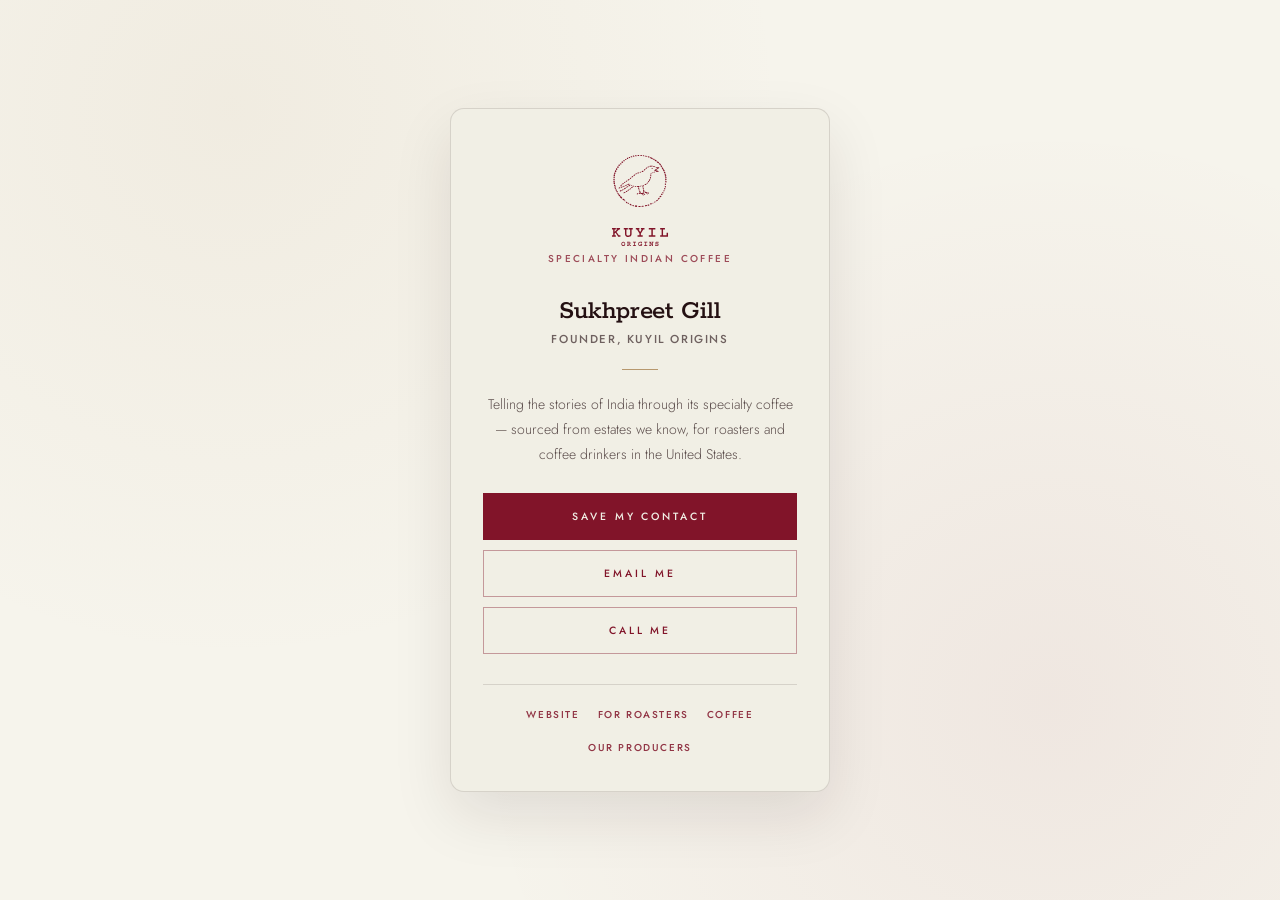
==== card/index.html @ d2578468 "Add an e-business card page and QR code New /card/ page (noindex) with a Save Contact button (vCard)" ====
<!DOCTYPE html>
<html lang="en">
<head>
<meta charset="UTF-8">
<meta name="viewport" content="width=device-width, initial-scale=1.0">
<title>Sukhpreet Gill — Kuyil Origins</title>
<meta name="description" content="Sukhpreet Gill, Founder of Kuyil Origins — Specialty Indian Coffee. Contact details and links.">
<meta name="robots" content="noindex">
<link rel="icon" href="/assets/favicon.svg" type="image/svg+xml">
<link rel="preconnect" href="https://fonts.googleapis.com">
<link rel="preconnect" href="https://fonts.gstatic.com" crossorigin>
<link href="https://fonts.googleapis.com/css2?family=Jost:wght@300;400;500;600;700&family=Rokkitt:wght@400;500;600;700&display=swap" rel="stylesheet">
<link rel="stylesheet" href="/kuyil.css">
</head>
<body>

<div class="card-page">
  <div class="bcard rise">
    <img class="bc-mark" src="/assets/label-mark-maroon.svg" alt="">
    <img class="bc-word" src="/assets/label-word-maroon.svg" alt="Kuyil Origins">
    <div class="bc-tag">Specialty Indian Coffee</div>

    <h1>Sukhpreet Gill</h1>
    <div class="bc-role">Founder, Kuyil Origins</div>
    <div class="bc-rule"></div>
    <p class="bc-line">Telling the stories of India through its specialty coffee &mdash;
      sourced from estates we know, for roasters and coffee drinkers in the United States.</p>

    <div class="bc-actions">
      <a class="btn btn-solid" href="/assets/sukhpreet-gill.vcf" download>Save My Contact</a>
      <a class="btn" href="mailto:hello@kuyilorigins.com">Email Me</a>
      <a class="btn" href="tel:+15306324590">Call Me</a>
    </div>

    <div class="bc-links">
      <a href="/index.html">Website</a>
      <a href="/wholesale.html">For Roasters</a>
      <a href="/roasted.html">Coffee</a>
      <a href="/producers.html">Our Producers</a>
    </div>
  </div>
</div>

</body>
</html>
---- kuyil.css ----
/* ==========================================================================
   Kuyil Origins — shared stylesheet
   Brand: maroon #811429 / cream paper / kraft tan  (packaging identity)
   ========================================================================== */

*,*::before,*::after{margin:0;padding:0;box-sizing:border-box}

:root{
  --maroon:#811429; --maroon-dk:#6A1122; --ink:#241012;
  --paper:#F6F4EC; --paper-2:#EFEBDE; --cream:#F1EFE5; --kraft:#B7986E; --kraft-lt:#D4BC98;
  --body:rgba(36,16,18,.72); --body-2:rgba(36,16,18,.64); --line:rgba(36,16,18,.13);
  --nav-h:92px; --edge:clamp(32px,4vw,72px);
}

html{scroll-behavior:smooth}
body{font-family:'Jost',sans-serif;background:var(--paper);color:var(--ink);overflow-x:hidden;
  background-image:
    radial-gradient(circle at 18% 12%, rgba(183,152,110,.07) 0, transparent 42%),
    radial-gradient(circle at 82% 78%, rgba(129,20,41,.045) 0, transparent 46%);
  background-attachment:fixed}
::selection{background:rgba(129,20,41,.16)}
img{max-width:100%}

/* ---------------- shared bits ---------------- */
.wrap{max-width:1080px;margin:0 auto}
.wrap-n{max-width:860px;margin:0 auto}
.eyebrow{font-size:12.5px;font-weight:500;letter-spacing:.32em;text-transform:uppercase;
  color:var(--maroon);margin-bottom:20px}
.dotline{height:1px;margin:34px auto;max-width:280px;
  background-image:radial-gradient(circle,var(--kraft) 1px,transparent 1.2px);
  background-size:7px 1px;background-repeat:repeat-x;opacity:.9}
.center{text-align:center}

/* Inline links inside body copy: never fall back to the browser's default blue. */
.e-note a,.sec p a,.care p a,.notice p a,.split-txt p a{color:var(--maroon);
  text-decoration:none;border-bottom:1px solid rgba(129,20,41,.32);transition:border-color .2s}
.e-note a:hover,.sec p a:hover,.care p a:hover,.notice p a:hover,.split-txt p a:hover{
  border-bottom-color:var(--maroon)}

/* Figure crop helper: subject sits below centre in the source frame. */
.focus-low img{object-position:center 70%}

.btn{display:inline-block;padding:15px 38px;font-family:'Jost',sans-serif;font-size:10.5px;
  font-weight:500;letter-spacing:.28em;text-transform:uppercase;color:var(--maroon);
  border:1px solid rgba(129,20,41,.4);background:transparent;cursor:pointer;
  text-decoration:none;transition:all .3s}
.btn:hover{background:var(--maroon);color:var(--paper);border-color:var(--maroon)}
.btn-solid{background:var(--maroon);color:var(--cream);border-color:var(--maroon)}
.btn-solid:hover{background:var(--maroon-dk);border-color:var(--maroon-dk);color:var(--cream)}
.btn-inv{color:var(--cream);border-color:rgba(241,239,229,.45)}
.btn-inv:hover{background:var(--cream);color:var(--maroon);border-color:var(--cream)}
.btn-cream{background:var(--cream);color:var(--maroon);border-color:var(--cream)}
.btn-cream:hover{background:var(--paper);border-color:var(--paper);color:var(--maroon-dk)}
.btn-sm{padding:11px 24px;font-size:9.5px;letter-spacing:.22em}

/* ---------------- logo lockup ---------------- */
.lockup{display:flex;flex-direction:column;align-items:center;text-align:center}
.lockup img{display:block}
.lk-name{font-weight:700;letter-spacing:.06em;line-height:1;text-indent:.06em}
.lk-sub{font-weight:400;letter-spacing:.44em;line-height:1;text-indent:.44em}
.lk-tag{font-weight:400;letter-spacing:.3em;line-height:1;text-indent:.3em;text-transform:uppercase}

/* ---------------- nav ---------------- */
.nav{position:sticky;top:0;z-index:900;background:rgba(246,244,236,.94);
  backdrop-filter:saturate(140%) blur(8px);border-bottom:1px solid var(--line);
  transition:background .35s ease,border-color .35s ease}
.nav.nav-overlay{position:fixed;left:0;right:0;
  background:transparent;border-bottom-color:transparent;backdrop-filter:none;
  -webkit-transform:translateZ(0);transform:translateZ(0);will-change:background-color}
.nav.nav-overlay.is-scrolled,.nav.nav-overlay.menu-open{background:rgba(246,244,236,.94);
  backdrop-filter:saturate(140%) blur(8px);border-bottom-color:var(--line)}
.nav-in{position:relative;max-width:none;margin:0 auto;padding:0 var(--edge);min-height:var(--nav-h);
  display:flex;align-items:center;justify-content:space-between;gap:24px}
.nav-brand{display:flex;align-items:center;gap:18px;text-decoration:none;color:inherit;flex-shrink:0}
.nb-logo{display:flex;align-items:center}
.nav-brand .nb-lockup{height:92px;display:block;flex-shrink:0}
.nb-lockup-light{display:none;align-items:center;gap:12px}
.nb-lockup-light img{display:block}
.nb-lockup-light img:first-child{height:56px}
.nb-lockup-light .nb-word-light{height:24px}
.nav.nav-overlay:not(.is-scrolled):not(.menu-open) .nb-lockup{display:none}
.nav.nav-overlay:not(.is-scrolled):not(.menu-open) .nb-lockup-light{display:flex}
.nav-brand .nb-tag{font-family:'Rokkitt',Georgia,serif;font-weight:500;font-size:16px;
  letter-spacing:.08em;text-indent:.08em;text-transform:uppercase;color:var(--maroon);
  opacity:.92;line-height:1.3;max-width:180px;white-space:normal;transition:color .3s}
.nav.nav-overlay:not(.is-scrolled):not(.menu-open) .nb-tag{color:var(--cream)}
.nav-links{display:flex;align-items:center;justify-content:center;flex-wrap:wrap;
  gap:32px;list-style:none}
.nav-links a{white-space:nowrap;font-size:12.5px;font-weight:500;letter-spacing:.15em;
  text-transform:uppercase;color:var(--ink);opacity:.72;text-decoration:none;
  transition:opacity .2s,color .2s;padding:8px 0;border-bottom:1.5px solid transparent}
.nav-links a:hover{opacity:1;color:var(--maroon)}
.nav-links a.on{opacity:1;color:var(--maroon);border-bottom-color:var(--maroon)}
.nav.nav-overlay:not(.is-scrolled):not(.menu-open) .nav-links a{color:var(--cream);opacity:.85}
.nav.nav-overlay:not(.is-scrolled):not(.menu-open) .nav-links a:hover{opacity:1;color:var(--kraft-lt)}
.nav.nav-overlay:not(.is-scrolled):not(.menu-open) .nav-links a.on{color:var(--kraft-lt);border-bottom-color:var(--kraft-lt)}
.nav.nav-overlay:not(.is-scrolled):not(.menu-open) .nav-links > li > a:not(.nav-contact){display:none}
.nav-links .nav-contact{opacity:1;background:var(--kraft-lt);color:var(--ink);border:none;
  border-radius:2px;padding:11px 24px;font-size:11px;letter-spacing:.16em;font-weight:600}
.nav-links .nav-contact:hover{background:var(--kraft);opacity:1;color:var(--ink)}
/* Contact button is mobile-menu only for now (desktop pop-up planned). */
@media(min-width:1001px){.nav-links li:has(> .nav-contact),.nav-links .nav-contact{display:none}}
.nav-toggle{display:none;flex-direction:column;justify-content:center;gap:5px;
  width:32px;height:32px;background:none;border:none;cursor:pointer;padding:0;
  flex-shrink:0;color:var(--ink)}
.nav-toggle span{display:block;width:100%;height:1.5px;background:currentColor;
  transition:transform .25s,opacity .25s}
.nav-toggle.open span:nth-child(1){transform:translateY(6.5px) rotate(45deg)}
.nav-toggle.open span:nth-child(2){opacity:0}
.nav-toggle.open span:nth-child(3){transform:translateY(-6.5px) rotate(-45deg)}
.nav.nav-overlay:not(.is-scrolled):not(.menu-open) .nav-toggle{color:var(--cream)}

/* ---------------- nav peek: desktop hover-menu before scroll ---------------- */
.nav-peek{display:none;position:relative;padding-bottom:20px}
.nav.nav-overlay:not(.is-scrolled):not(.menu-open) .nav-peek{display:flex;align-items:center}
.nav-peek-toggle{display:flex;flex-direction:column;justify-content:center;gap:5px;
  width:30px;height:30px;background:none;border:none;cursor:pointer;padding:0;color:var(--cream)}
.nav-peek-toggle span{display:block;width:100%;height:1.5px;background:currentColor}
.nav-peek-menu{display:none;position:absolute;top:100%;right:0;min-width:200px;
  background:var(--paper);border:1px solid var(--line);border-radius:3px;list-style:none;
  padding:8px 20px;box-shadow:0 18px 30px rgba(36,16,18,.14);z-index:20}
.nav-peek-menu li{border-bottom:1px solid var(--line)}
.nav-peek-menu li:last-child{border-bottom:none}
.nav-peek-menu a{display:block;padding:13px 2px;font-size:12.5px;font-weight:500;
  letter-spacing:.12em;text-transform:uppercase;color:var(--maroon);opacity:.8;text-decoration:none}
.nav-peek-menu a:hover{opacity:1}
/* .nav-links a (line 91-92) styles the pre-scroll header cream and outranks the rule
   above by specificity since .nav-peek-menu sits inside .nav-links; match it here
   so the dropdown text stays maroon instead of cream-on-cream. */
.nav.nav-overlay:not(.is-scrolled):not(.menu-open) .nav-peek-menu a{color:var(--maroon);opacity:.8}
.nav.nav-overlay:not(.is-scrolled):not(.menu-open) .nav-peek-menu a:hover{color:var(--maroon-dk);opacity:1}
.nav-peek:hover .nav-peek-menu{display:block}
@media(max-width:1000px){.nav-peek{display:none !important}}

/* ---------------- logo artwork ---------------- */
.foot-word{width:152px;display:block}

/* ---------------- page head ---------------- */
.phead{padding:74px 32px 0;text-align:center}
.phead .eyebrow{margin-bottom:16px}
.phead h1{font-size:50px;font-weight:600;letter-spacing:-.015em;line-height:1.15;
  color:var(--ink);max-width:740px;margin:0 auto}
.phead .sub{font-size:16px;font-weight:300;line-height:1.95;color:var(--body);
  max-width:560px;margin:22px auto 0}
.phead .journal-note{font-size:14px;color:var(--body-2);opacity:.75;margin-top:14px}

/* ---------------- photo band ---------------- */
.band{position:relative;overflow:hidden;height:52vh;min-height:340px;margin:0}
.journal-band{height:66vh;min-height:440px;margin-top:70px}
.band img{width:100%;height:100%;object-fit:cover;object-position:center 50%}
.band::after{content:'';position:absolute;inset:0;pointer-events:none;
  background:linear-gradient(to bottom,rgba(246,244,236,.28) 0%,rgba(246,244,236,0) 30%,rgba(36,16,18,.42) 100%)}
.band-sm{height:38vh;min-height:250px}
.band-sm img{object-position:center 45%}
/* The caption carries its own scrim so it stays legible over a pale image (green beans)
   as well as a dark one, without darkening the whole photograph. */
.band-cap{position:absolute;left:0;right:0;bottom:0;z-index:2;padding:56px 32px 22px;
  font-size:10px;font-weight:500;letter-spacing:.26em;text-transform:uppercase;
  color:var(--cream);text-align:center;
  background:linear-gradient(to top,rgba(36,16,18,.72) 0%,rgba(36,16,18,.34) 55%,rgba(36,16,18,0) 100%)}
/* Group portrait: bias the crop down so faces are never cut, and keep the caption
   in the ground area below them rather than across the subjects. */
.band-low img{object-position:center 38%}
.band-low::after{background:linear-gradient(to bottom,rgba(36,16,18,.14) 0%,rgba(36,16,18,0) 34%,rgba(36,16,18,.66) 100%)}

/* ---------------- figures ---------------- */
.figure{margin:0}
.figure .fr{position:relative;overflow:hidden;border:1px solid rgba(183,152,110,.5)}
.figure img{display:block;width:100%;height:100%;object-fit:cover}
.figure .fr,.pcard .fr,.care .fr,.path .fr{background:var(--paper-2)}
.figure figcaption{margin-top:14px;font-size:10px;font-weight:500;letter-spacing:.26em;
  text-transform:uppercase;color:var(--ink);opacity:.62}

/* ---------------- editorial split ---------------- */
.split{display:grid;grid-template-columns:1fr 1fr;gap:64px;align-items:center;
  max-width:1080px;margin:0 auto}
.split.flip .split-img{order:2}
.split-img .fr{aspect-ratio:4/5}
.split-txt h1{font-size:42px;font-weight:600;color:var(--ink);letter-spacing:-.012em;
  line-height:1.15;margin-bottom:22px}
.split-txt h2{margin-bottom:22px}
.split-txt .region{font-size:10.5px;font-weight:400;letter-spacing:.24em;text-transform:uppercase;
  color:var(--ink);opacity:.64;margin:-14px 0 20px}
.split-txt p{font-size:15px;font-weight:300;line-height:2;color:var(--body);margin-bottom:18px}
.split-rule{width:44px;height:2px;background:var(--kraft);margin-bottom:26px}
.split-desc{margin-top:6px;font-size:10.5px;font-weight:500;letter-spacing:.22em;
  text-transform:uppercase;color:var(--maroon);opacity:.85}
/* owner note on the producers page */
.owner-note{display:flex;gap:20px;align-items:flex-start;margin-top:28px;padding-top:26px;
  border-top:1px solid var(--line)}
.owner-note .fr{flex:0 0 104px;aspect-ratio:4/5;overflow:hidden;border:1px solid rgba(183,152,110,.5)}
.owner-note .fr img{display:block;width:100%;height:100%;object-fit:cover}
.on-label{font-size:10.5px;font-weight:500;letter-spacing:.24em;text-transform:uppercase;
  color:var(--maroon);margin-bottom:10px}
.split-txt .owner-note p{font-size:14px;line-height:1.9;margin-bottom:0}
.split-txt .btn{margin-top:28px}
/* journal */
.j-list{max-width:1080px;margin:0 auto;display:grid;grid-template-columns:repeat(auto-fill,minmax(340px,1fr));gap:26px}
.art-head{padding-bottom:0;text-align:center}
.art-head h1{font-size:44px;font-weight:600;color:var(--ink);letter-spacing:-.014em;line-height:1.18;
  max-width:860px;margin:0 auto 26px}
.art-head .eyebrow a{color:inherit;text-decoration:none}
.art-hero{max-width:1080px;margin:44px auto 0}
.art-hero .fr{aspect-ratio:16/8}
.article{max-width:720px;margin:0 auto}
.article h2{font-size:28px;font-weight:600;color:var(--ink);letter-spacing:-.01em;line-height:1.3;margin:50px 0 16px}
.article p{font-size:16.5px;font-weight:300;line-height:2;color:var(--body);margin-bottom:20px}
.article .wide{width:960px;max-width:calc(100vw - 64px);margin:44px 0;position:relative;left:50%;transform:translateX(-50%)}
.article .wide .fr{aspect-ratio:16/9}
.art-end{max-width:720px;margin:64px auto 0;padding-top:34px;border-top:1px solid var(--line);text-align:center}
.art-end .estate-cta{margin-top:26px}
@media(max-width:700px){.art-head h1{font-size:32px}.article h2{font-size:24px}}
/* estate detail pages */
.owner-solo{max-width:760px;margin:0 auto}
.owner-solo p{font-size:15px;font-weight:300;line-height:2;color:var(--body);margin-bottom:18px}
.owner-solo h2{margin-bottom:22px}
.estate-copy{max-width:760px;margin:0 auto}
.facts{max-width:760px;margin:0 auto}
.facts>div{display:grid;grid-template-columns:170px 1fr;gap:24px;padding:16px 0;border-bottom:1px solid var(--line)}
.facts dt{font-size:10.5px;font-weight:500;letter-spacing:.22em;text-transform:uppercase;color:var(--maroon);padding-top:5px}
.facts dd{font-size:14.5px;font-weight:300;line-height:1.85;color:var(--body)}
.estate-copy p{font-size:15px;font-weight:300;line-height:2;color:var(--body);margin-bottom:18px}
.gallery{columns:3;column-gap:22px;max-width:1080px;margin:0 auto}
.gallery figure{break-inside:avoid;margin:0 0 26px}
.gallery .fr{aspect-ratio:auto}
.gallery img{height:auto}
.estate-cta{display:flex;flex-wrap:wrap;gap:14px;justify-content:center;margin-top:8px}
.estate-nav{display:flex;justify-content:space-between;gap:24px;max-width:1080px;margin:0 auto;
  padding-top:34px;border-top:1px solid var(--line)}
.estate-nav a{font-size:10.5px;font-weight:500;letter-spacing:.24em;text-transform:uppercase;
  color:var(--maroon);text-decoration:none}
.estate-nav a:hover{text-decoration:underline}
@media(max-width:900px){.gallery{columns:2}}
@media(max-width:560px){.facts>div{grid-template-columns:1fr;gap:6px}.gallery{columns:1}.owner-note{flex-direction:column}}
.split-img-stack{display:flex;flex-direction:column;gap:18px}
.split-img-stack .fr{aspect-ratio:16/11}
.split-img-stack .fr.fr-sm{aspect-ratio:16/9}

/* ---------------- closing image band ---------------- */
.closing-band{position:relative;isolation:isolate;min-height:54vh;display:flex;
  align-items:center;justify-content:center;text-align:center;overflow:hidden;padding:90px 32px}
.closing-band img{position:absolute;inset:0;width:100%;height:100%;object-fit:cover;z-index:-2}
.closing-band::after{content:'';position:absolute;inset:0;z-index:-1;
  background:linear-gradient(180deg,rgba(36,16,18,.5) 0%,rgba(36,16,18,.42) 50%,rgba(36,16,18,.58) 100%)}
.closing-band h2{font-family:'Rokkitt',Georgia,serif;font-weight:400;font-size:38px;
  color:var(--paper);max-width:780px;line-height:1.32;text-shadow:0 4px 30px rgba(0,0,0,.4)}

/* ---------------- our story: three moments ---------------- */
.story-moments{display:flex;flex-direction:column;gap:104px;margin-top:74px}
.story-num{font-family:'Rokkitt',Georgia,serif;font-style:italic;font-size:15px;
  color:var(--kraft);opacity:.85;margin-bottom:10px}
.split-txt h3{font-size:30px;font-weight:600;color:var(--ink);letter-spacing:-.01em;
  margin-bottom:20px}
.story-close{max-width:640px;margin:96px auto 0;text-align:center}

/* ---------------- our story: the mark carousel ---------------- */
.mark-moment{max-width:1080px;width:100%;min-width:0;margin:0 auto}
.mark-head{margin-bottom:44px}
.mark-head h3{font-size:30px;font-weight:600;color:var(--ink);letter-spacing:-.01em;margin-bottom:20px}
.mark-viewport{overflow-x:auto;overflow-y:hidden;scroll-snap-type:x mandatory;
  scroll-behavior:smooth;-webkit-overflow-scrolling:touch;scrollbar-width:none}
.mark-viewport::-webkit-scrollbar{display:none}
.mark-track{display:flex;min-width:0}
.mark-slide{flex:0 0 100%;min-width:0;scroll-snap-align:start;display:grid;
  grid-template-columns:1fr 1fr;gap:64px;align-items:center;padding:4px 2px;box-sizing:border-box}
.mark-img{width:100%;min-width:0;aspect-ratio:4/3;background:var(--paper-2);
  border:1px solid rgba(183,152,110,.5);display:flex;align-items:center;justify-content:center;
  padding:24px;box-sizing:border-box}
.mark-img img{max-width:100%;max-height:100%;width:auto;height:auto;object-fit:contain;display:block}
.mark-txt{min-width:0}
.mark-txt h4{font-size:24px;font-weight:600;color:var(--ink);margin-bottom:16px;line-height:1.32}
.mark-txt p{font-size:15px;font-weight:300;line-height:1.9;color:var(--body)}
.mark-final{gap:80px}
.mark-final .mark-img{aspect-ratio:4/5;padding:44px;max-width:340px;justify-self:center}
.mark-final .mark-txt h4{font-size:27px;margin-bottom:18px}
.mark-final .mark-txt p{margin-bottom:16px}
.mark-controls{display:flex;align-items:center;justify-content:center;gap:26px;margin-top:38px}
.story-close p{font-size:16px;font-weight:300;line-height:1.95;color:var(--body)}
.story-close .invite{justify-content:center;margin-top:30px}

/* ---------------- cinematic hero (home) ---------------- */
.hero{position:relative;isolation:isolate;overflow:hidden;min-height:96vh;
  display:flex;align-items:center;padding:190px var(--edge) 150px;
  background:#241012 url(assets/hero-poster.jpg) 30% 48%/cover no-repeat}
.hero-bg{position:absolute;inset:0;z-index:-2;width:100%;height:100%;
  object-fit:cover;object-position:30% 48%;
  -webkit-transform:translateZ(0);transform:translateZ(0)}
.hero-scrim{position:absolute;inset:0;z-index:-1;
  background:
    linear-gradient(100deg,rgba(13,5,6,.92) 0%,rgba(13,5,6,.84) 40%,rgba(13,5,6,.32) 58%,rgba(13,5,6,.08) 74%,rgba(13,5,6,.22) 100%),
    linear-gradient(to top,rgba(13,5,6,.55) 0%,rgba(13,5,6,0) 30%)}
.hero-in{position:relative;max-width:none;margin:0 auto;width:100%}
.hero-txt{max-width:600px}
.hero-tag{font-size:13px;font-weight:500;letter-spacing:.22em;text-transform:uppercase;
  color:var(--kraft-lt);margin-bottom:16px}
.hero-tag-rule{width:52px;height:1px;background:var(--kraft-lt);opacity:.8;margin-bottom:44px}
.hero-txt h1{font-family:'Rokkitt',Georgia,serif;font-size:60px;font-weight:400;
  line-height:1.13;letter-spacing:-.008em;color:var(--paper);margin-bottom:38px;
  text-shadow:0 4px 30px rgba(0,0,0,.35)}
.hero-txt .split-rule{background:var(--kraft-lt)}
.hero-txt p{font-size:17px;font-weight:300;line-height:1.9;color:rgba(246,244,236,.88);max-width:480px}
.hero-actions{display:flex;flex-wrap:wrap;gap:14px;margin-top:44px}
.hero .btn{border-color:rgba(246,244,236,.55);color:var(--paper)}
.hero .btn:hover{background:var(--paper);color:var(--maroon);border-color:var(--paper)}
.hero .btn-solid{background:var(--maroon);border-color:var(--maroon);color:var(--paper)}
.hero .btn-solid:hover{background:var(--maroon-dk);border-color:var(--maroon-dk);color:var(--paper)}
.hero-credit{position:absolute;right:26px;bottom:20px;z-index:1;font-size:10px;
  font-weight:500;letter-spacing:.22em;text-transform:uppercase;color:rgba(246,244,236,.62)}
@media(prefers-reduced-motion:reduce){.hero-bg{display:none}}
.hero.hero-page{background:#241012;min-height:62vh;padding:150px var(--edge) 110px}

/* ---------------- producer cards ---------------- */
.prod-grid{display:grid;grid-template-columns:repeat(4,1fr);gap:30px}
.pcard{display:flex;flex-direction:column}
.pcard .fr{position:relative;overflow:hidden;aspect-ratio:4/5;
  border:1px solid rgba(183,152,110,.5);margin-bottom:20px}
.pcard .fr img{display:block;width:100%;height:100%;object-fit:cover}
.pcard h3{font-size:19px;font-weight:600;color:var(--maroon);letter-spacing:-.005em;
  line-height:1.25}
.pcard .region{font-size:9.5px;font-weight:400;letter-spacing:.24em;text-transform:uppercase;
  color:var(--ink);opacity:.64;margin:8px 0 14px}
.pcard p{font-size:13.5px;font-weight:300;line-height:1.85;color:var(--body)}
.pcard .go{display:inline-block;margin-top:14px;font-size:10px;font-weight:500;
  letter-spacing:.24em;text-transform:uppercase;color:var(--maroon);text-decoration:none}
.pcard .go::after{content:' \2192'}

/* Placeholder panel used where a verified photograph is not yet available. Deliberately
   branded rather than dashed, so a live page never reads as broken or unfinished. */
.pf-ph{aspect-ratio:4/5;margin-bottom:20px;display:flex;flex-direction:column;gap:16px;
  align-items:center;justify-content:center;background:var(--paper);
  border:1px solid rgba(183,152,110,.45)}
.pf-ph img{width:44px;opacity:.22}
.pf-ph span{font-size:9px;font-weight:500;letter-spacing:.24em;text-transform:uppercase;
  color:var(--maroon);opacity:.75;text-align:center;padding:0 18px;line-height:1.9}
.pf-tall{aspect-ratio:4/5;margin-bottom:0}

/* ---------------- care, in practice: editorial carousel ---------------- */
.care-carousel{position:relative;margin-top:12px}
.care-viewport{overflow-x:auto;overflow-y:hidden;scroll-snap-type:x mandatory;
  scroll-behavior:smooth;-webkit-overflow-scrolling:touch;scrollbar-width:none}
.care-viewport::-webkit-scrollbar{display:none}
.care-track{display:flex}
.care{margin:0;flex:0 0 100%;scroll-snap-align:start;display:grid;
  grid-template-columns:1.2fr 1fr;gap:72px;align-items:center;padding:4px 2px}
.care .fr{position:relative;overflow:hidden;aspect-ratio:5/4;
  border:1px solid rgba(183,152,110,.5)}
.care .fr img{display:block;width:100%;height:100%;object-fit:cover}
.care h3{font-size:27px;font-weight:600;color:var(--ink);margin-bottom:20px;line-height:1.3}
.care p{font-size:15px;font-weight:300;line-height:2;color:var(--body);max-width:420px}
.care figcaption{margin-top:28px;display:flex;align-items:center;gap:12px;
  font-family:'Rokkitt',Georgia,serif;font-style:italic;font-size:13px;font-weight:400;
  letter-spacing:.03em;color:var(--maroon);opacity:.85}
.care figcaption::before{content:'';width:22px;height:1px;background:var(--kraft);flex-shrink:0}
.care-controls{display:flex;align-items:center;justify-content:center;gap:26px;margin-top:40px}
.care-arrow{background:none;border:none;padding:2px 4px;color:var(--maroon);
  font-size:26px;line-height:1;cursor:pointer;opacity:.7;transition:opacity .2s}
.care-arrow:hover{opacity:1}
.care-counter{font-family:'Rokkitt',Georgia,serif;font-size:13px;letter-spacing:.05em;
  color:var(--body-2);min-width:56px;text-align:center}
.care-counter .sep{opacity:.4;margin:0 5px}

/* ---------------- contextual invitation ---------------- */
.invite{display:flex;flex-wrap:wrap;align-items:center;gap:18px 24px;margin-top:34px}
.invite span{font-size:13.5px;font-weight:300;color:var(--body-2)}
.invite a:not(.btn){color:var(--maroon);text-decoration:none;
  border-bottom:1px solid rgba(129,20,41,.3)}
.invite a:not(.btn):hover{border-bottom-color:var(--maroon)}

/* ---------------- burgundy statement band ---------------- */
.statement{background:var(--maroon);color:var(--cream);padding:104px 32px;text-align:center;
  position:relative}
.statement-in{max-width:820px;margin:0 auto}
.statement .dots{height:1px;max-width:180px;margin:0 auto 38px;
  background-image:radial-gradient(circle,rgba(241,239,229,.75) 1px,transparent 1.2px);
  background-size:8px 1px;background-repeat:repeat-x}
.statement blockquote{font-family:'Rokkitt',Georgia,serif;font-size:44px;font-weight:400;
  line-height:1.24;color:var(--cream);letter-spacing:-.005em}
.statement .attrib{margin-top:32px;font-size:10.5px;font-weight:500;letter-spacing:.3em;
  text-transform:uppercase;color:var(--kraft-lt)}
.statement .qbtn{margin-top:40px}
.statement-sub{margin:22px auto 0;max-width:460px;font-size:15px;font-weight:300;line-height:1.8;
  color:rgba(241,239,229,.82)}
.statement-actions{display:flex;justify-content:center;flex-wrap:wrap;gap:14px;margin-top:40px}

/* ---------------- generic section ---------------- */
.sec{padding:104px 32px}
.sec-sm{padding:60px 32px}
.sec-alt{background:var(--paper-2);border-top:1px solid var(--line);border-bottom:1px solid var(--line)}
.sec h2{font-size:36px;font-weight:600;color:var(--ink);letter-spacing:-.012em;line-height:1.28}
.sec p.lead{font-size:15px;font-weight:300;line-height:2;color:var(--body)}
.sec-head{text-align:center;margin-bottom:54px}
.sec-head h2{max-width:700px;margin:0 auto 14px}
.sec-head p{font-size:14.5px;font-weight:300;color:var(--body-2);max-width:540px;margin:0 auto;
  line-height:1.9}

/* ---------------- values row ---------------- */
.values{display:flex;justify-content:center;margin-top:48px;flex-wrap:wrap}
/* Left-aligned variant sits in a narrow column, so it uses dot separators instead of
   full-height rules, which wrap without leaving an orphaned divider. */
.values-l{justify-content:flex-start;margin-top:34px;gap:12px 24px}
.values-l .val{padding:0;border-left:none;display:flex;align-items:center;gap:24px}
.values-l .val:not(:last-child)::after{content:'';width:4px;height:4px;border-radius:50%;
  background:var(--kraft);display:block}
.val{padding:0 42px;border-left:1px solid var(--line)}
.val:first-child{border-left:none}
.val span{font-size:11.5px;font-weight:500;letter-spacing:.3em;text-transform:uppercase;
  color:var(--maroon)}

/* ---------------- icon grid (4-up) ---------------- */
.b-grid{display:grid;grid-template-columns:repeat(4,1fr);gap:1px;background:var(--line)}
.b-cell{background:var(--paper-2);padding:40px 26px;text-align:center;transition:background .3s}
.b-cell:hover{background:var(--paper)}
.b-cell svg{width:42px;height:42px;margin:0 auto 22px;display:block}
.b-cell h3{font-size:17px;font-weight:500;color:var(--ink);margin-bottom:12px;line-height:1.35}
.b-cell p{font-size:13px;font-weight:300;line-height:1.85;color:var(--body-2)}
.sec:not(.sec-alt) .b-cell{background:var(--paper)}
.sec:not(.sec-alt) .b-cell:hover{background:var(--paper-2)}

/* ---------------- estates ---------------- */
.e-grid{display:grid;grid-template-columns:repeat(4,1fr);gap:26px}
.est{border-top:2px solid var(--maroon);padding-top:22px}
.est svg{width:26px;height:26px;display:block;margin-bottom:16px}
.est h3{font-size:19px;font-weight:600;color:var(--maroon);margin-bottom:12px;
  letter-spacing:-.005em;line-height:1.25}
.est p{font-size:13.5px;font-weight:300;line-height:1.85;color:var(--body)}
.where{font-size:10.5px;font-weight:400;letter-spacing:.28em;text-transform:uppercase;
  color:var(--ink);opacity:.64}
.e-note{text-align:center;margin:52px auto 0;font-size:14px;font-weight:300;
  color:var(--body-2);max-width:560px;line-height:1.9}

/* ---------------- two paths (home) ---------------- */
.paths{display:grid;grid-template-columns:1fr 1fr;gap:26px;max-width:1080px;margin:0 auto}
.path{background:var(--paper);border:1px solid var(--line);padding:44px 40px;
  display:flex;flex-direction:column;text-decoration:none;color:inherit;
  transition:border-color .3s,box-shadow .3s,transform .3s}
.path:hover{border-color:rgba(129,20,41,.42);box-shadow:0 12px 34px rgba(36,16,18,.09);
  transform:translateY(-3px)}
.path .fr{aspect-ratio:16/10;overflow:hidden;margin-bottom:26px}
.path .fr img{display:block;width:100%;height:100%;object-fit:cover;transition:transform .5s}
.path:hover .fr img{transform:scale(1.04)}
.path .pnum{font-size:10.5px;font-weight:500;letter-spacing:.28em;text-transform:uppercase;
  color:var(--maroon);margin-bottom:18px}
.path h3{font-size:27px;font-weight:600;color:var(--ink);margin-bottom:14px;
  letter-spacing:-.012em;line-height:1.22}
.path p{font-size:14.5px;font-weight:300;line-height:1.95;color:var(--body);flex:1}
.path .go{margin-top:26px;font-size:10px;font-weight:500;letter-spacing:.24em;
  text-transform:uppercase;color:var(--maroon)}
.path .go::after{content:' \2192'}

/* ---------------- coffee cards (roasted) ---------------- */
.c-grid{display:grid;grid-template-columns:repeat(2,1fr);gap:26px;max-width:1080px;margin:0 auto}
.coffee{background:var(--paper);border:1px solid var(--line);padding:34px 34px 30px;
  display:flex;flex-direction:column}
.coffee{border-top:2px solid var(--maroon)}
.coffee .top{padding-bottom:18px;border-bottom:1px solid rgba(183,152,110,.55);margin-bottom:20px}
.coffee h3{font-size:22px;font-weight:600;color:var(--maroon);letter-spacing:-.008em;line-height:1.2}
.coffee .region{font-size:9.5px;font-weight:400;letter-spacing:.24em;text-transform:uppercase;
  color:var(--ink);opacity:.64;margin-top:8px}
.coffee ul{list-style:none;margin-bottom:20px}
.coffee li{font-size:13.5px;font-weight:300;line-height:1.75;color:var(--body);
  padding-left:16px;position:relative;margin-bottom:8px}
.coffee li::before{content:'';position:absolute;left:0;top:9px;width:4px;height:4px;
  border-radius:50%;background:var(--kraft)}
/* ---------------- notice strip ---------------- */
.notice{background:var(--paper-2);padding:30px 34px;
  max-width:620px;margin:0 auto;text-align:center;border-radius:3px}
.notice h3{font-size:18px;font-weight:600;color:var(--ink);margin-bottom:10px}
.notice p{font-size:14px;font-weight:300;line-height:1.9;color:var(--body)}
.notice .btn{margin-top:22px}

/* ---------------- footer ---------------- */
.foot{background:var(--maroon-dk);padding:44px 32px 34px}
.foot-in{max-width:1080px;margin:0 auto}
.foot-top{display:flex;align-items:flex-start;justify-content:space-between;gap:32px;
  flex-wrap:wrap;padding-bottom:28px;border-bottom:1px solid rgba(241,239,229,.14)}
.foot .lockup{flex-direction:row;gap:18px;align-items:center}
.foot .lockup img{width:54px}
.foot-name{display:flex;flex-direction:column}
.foot .lk-name{font-size:17px;color:var(--cream)}
.foot .lk-sub{font-size:7.5px;color:var(--cream);margin-top:5px;opacity:.7}
.foot-cols{display:grid;grid-template-columns:repeat(3,minmax(150px,auto));gap:32px 56px}
.foot-col ul{list-style:none}
.foot-col li{margin-bottom:9px}
.fc-h{font-size:9.5px;font-weight:500;letter-spacing:.24em;text-transform:uppercase;
  color:var(--kraft);margin-bottom:15px}
.foot-col a,.fc-plain{font-size:13px;font-weight:300;color:rgba(241,239,229,.62);
  text-decoration:none;transition:color .2s;line-height:1.5}
.foot-col a:hover{color:var(--cream)}
.foot-bot{display:flex;align-items:center;justify-content:space-between;gap:16px;
  flex-wrap:wrap;padding-top:22px}
.copy{font-size:11.5px;font-weight:300;color:rgba(241,239,229,.55);letter-spacing:.04em}
.foot-meta{font-size:11.5px;font-weight:300;color:rgba(241,239,229,.55);letter-spacing:.04em}

/* ---------------- modal ---------------- */
.ov{display:none;position:fixed;inset:0;background:rgba(36,16,18,.88);z-index:1000;
  align-items:center;justify-content:center;padding:32px 24px;overflow-y:auto}
.ov.active{display:flex}
.modal{background:var(--paper);width:100%;max-width:500px;position:relative;animation:fadeUp .35s ease}
.m-top{background:var(--maroon);padding:38px 40px 34px;text-align:center}
.m-top img{width:58px;margin:0 auto 16px;display:block}
.m-top h2{font-size:29px;font-weight:600;color:var(--cream);margin-bottom:9px;letter-spacing:-.01em}
.m-top p{font-size:13px;font-weight:300;color:rgba(241,239,229,.66);line-height:1.65}
.x{position:absolute;top:14px;right:18px;background:none;border:none;cursor:pointer;
  color:rgba(241,239,229,.55);font-size:24px;line-height:1;font-family:'Jost',sans-serif;
  font-weight:300;transition:color .2s}
.x:hover{color:var(--cream)}
.m-body{padding:32px 40px 40px}
.f{margin-bottom:22px}
.f label{display:block;font-size:9.5px;font-weight:500;letter-spacing:.2em;
  text-transform:uppercase;color:var(--maroon);margin-bottom:9px}
.f input,.f select,.f textarea{width:100%;background:transparent;border:none;
  border-bottom:1px solid rgba(36,16,18,.24);padding:10px 0;font-family:'Jost',sans-serif;
  font-size:14.5px;font-weight:300;color:var(--ink);outline:none;border-radius:0;
  -webkit-appearance:none;appearance:none;transition:border-color .25s}
.f input::placeholder,.f textarea::placeholder{color:rgba(36,16,18,.3)}
.f input:focus,.f select:focus,.f textarea:focus{border-bottom-color:var(--maroon)}
.f select{cursor:pointer}
.f textarea{resize:none;height:76px}
.f-row{display:grid;grid-template-columns:1fr 1fr;gap:22px}
.sub-row{display:flex;align-items:center;justify-content:space-between;margin-top:30px;gap:16px}
.priv{font-size:11.5px;color:rgba(36,16,18,.5);font-weight:300}
.send{background:var(--maroon);border:none;color:var(--cream);font-family:'Jost',sans-serif;
  font-size:10.5px;font-weight:500;letter-spacing:.26em;text-transform:uppercase;
  padding:15px 30px;cursor:pointer;transition:background .25s}
.send:hover{background:var(--maroon-dk)}
.ok{display:none;text-align:center;padding:18px 0 10px}
.ok .ck{width:46px;height:46px;border-radius:50%;background:rgba(129,20,41,.09);
  display:flex;align-items:center;justify-content:center;margin:0 auto 18px}
.ok h3{font-size:24px;font-weight:600;color:var(--ink);margin-bottom:9px}
.ok p{font-size:13.5px;color:var(--body-2);font-weight:300;line-height:1.75}

/* ---------------- motion ----------------
   Hero and page-head text must be legible from the first frame, so .rise only
   translates. Opacity fades are reserved for the modal, which starts hidden. */
.rise{animation:riseUp .7s ease both}
@keyframes riseUp{from{transform:translateY(16px)}to{transform:translateY(0)}}
@keyframes fadeUp{from{opacity:0;transform:translateY(22px)}to{opacity:1;transform:translateY(0)}}
@media (prefers-reduced-motion: reduce){
  *,*::before,*::after{animation:none !important;transition:none !important}
}

/* ---------------- responsive ---------------- */
@media(max-width:1000px){
  .nav-in{padding:14px 24px}
  .nav-toggle{display:flex}
  .nav-links{display:none;position:absolute;top:100%;left:0;right:0;flex-direction:column;
    align-items:stretch;gap:0;background:var(--paper);border-top:1px solid var(--line);
    padding:8px 24px 22px;box-shadow:0 16px 28px rgba(36,16,18,.1)}
  .nav-links.open{display:flex}
  .nav-links li{width:100%}
  .nav-links a{display:block;font-size:14px;letter-spacing:.08em;width:100%;padding:15px 0;
    border-bottom:1px solid var(--line);color:var(--ink);opacity:.82}
  .nav-links a.on{border-bottom-color:var(--line);color:var(--maroon);opacity:1}
  .nav-links .nav-contact{text-align:center;margin-top:16px;border:none;
    padding:14px 0;background:var(--kraft-lt);color:var(--ink)}
  .b-grid{grid-template-columns:repeat(2,1fr)}
  .e-grid{grid-template-columns:repeat(2,1fr);gap:32px 26px}
  .paths{grid-template-columns:1fr}
  .split{grid-template-columns:1fr;gap:40px}
  .split.flip .split-img{order:0}
  .split-img .fr{aspect-ratio:16/10}
  .mark-slide{grid-template-columns:1fr;gap:28px}
  .mark-final{gap:36px}
  .mark-img{max-width:340px;margin:0 auto}
  .mark-final .mark-img{max-width:240px}
  .story-moments{gap:64px;margin-top:52px}
  .story-close{margin-top:64px}
  .statement blockquote{font-size:32px}
  .nav-brand .nb-lockup{height:64px}
  .nb-lockup-light img:first-child{height:40px}
  .nb-lockup-light .nb-word-light{height:18px}
  .nav-brand .nb-tag{font-size:15px;max-width:120px}
  .c-grid{grid-template-columns:1fr}
  .phead h1{font-size:36px}
  .sec h2{font-size:28px}
  .hero{min-height:82vh;padding:140px 24px 88px}
  .hero-txt h1{font-size:40px}
  .prod-grid{grid-template-columns:repeat(2,1fr);gap:34px 26px}
  .care{grid-template-columns:1fr;gap:28px}
  .care .fr{aspect-ratio:16/10}
  .care p{max-width:none}
  .foot-cols{grid-template-columns:repeat(2,auto);gap:28px 40px}
}
@media(max-width:600px){
  .nav-links a{font-size:13px}
  .nav-brand .nb-lockup{height:50px}
  .nb-lockup-light img:first-child{height:32px}
  .nb-lockup-light .nb-word-light{height:15px}
  .nav-brand .nb-tag{font-size:11px;letter-spacing:.06em;max-width:96px}
  .statement{padding:72px 24px}
  .statement blockquote{font-size:26px}
  .phead{padding-top:52px}
  .phead h1{font-size:29px}
  .phead .sub{font-size:14.5px}
  .sec{padding:64px 24px}
  .band{height:44vh;min-height:260px}
  .band-sm{height:34vh;min-height:220px}
  .band-cap{padding:16px 20px;font-size:9px;letter-spacing:.2em}
  .b-grid,.e-grid{grid-template-columns:1fr}
  .val{padding:0 24px}
  .path{padding:34px 26px}
  .path h3{font-size:23px}
  .coffee{padding:26px 24px}
  .f-row{grid-template-columns:1fr}
  .m-top,.m-body{padding-left:24px;padding-right:24px}
  .sub-row{flex-direction:column;align-items:stretch;text-align:center}
  .send{width:100%}
  .foot-top{flex-direction:column;gap:24px}
  .hero{min-height:100vh;padding:120px 22px 68px}
  .hero-txt h1{font-size:31px}
  .hero-credit{right:16px;bottom:14px;font-size:9px}
  .prod-grid{grid-template-columns:1fr;gap:40px}
  .pcard .fr,.pf-ph{aspect-ratio:3/2}
  .pf-tall{aspect-ratio:4/5}
  .care .fr{aspect-ratio:3/2}
  .care h3{font-size:21px}
  .care-arrow{font-size:22px}
  .foot-cols{grid-template-columns:1fr;gap:26px}
  .values-l{justify-content:center}
}
/* Dynamic viewport height: on mobile browsers where the address bar
   shows/hides on scroll, 100vh is based on the tallest state, which can
   leave a gap. 100dvh tracks the actual visible area so the hero always
   fills the first screen with no peek of the next section underneath. */
@supports (height: 100dvh) {
  @media(max-width:600px){
    .hero{min-height:100dvh}
  }
}

/* ---------------- e-business card ---------------- */
.card-page{min-height:100vh;display:flex;align-items:center;justify-content:center;
  padding:48px 20px;background:var(--paper);
  background-image:radial-gradient(circle at 18% 12%, rgba(183,152,110,.09) 0, transparent 42%),
    radial-gradient(circle at 82% 78%, rgba(129,20,41,.06) 0, transparent 46%)}
.bcard{width:100%;max-width:380px;background:var(--cream);border:1px solid var(--line);
  border-radius:14px;padding:44px 32px 36px;text-align:center;
  box-shadow:0 24px 60px rgba(36,16,18,.1)}
.bcard .bc-mark{width:56px;height:56px;margin:0 auto 18px;display:block}
.bcard .bc-word{height:20px;margin:0 auto 4px;display:block}
.bcard .bc-tag{font-size:10px;font-weight:500;letter-spacing:.24em;text-transform:uppercase;
  color:var(--maroon);opacity:.75;margin-bottom:30px}
.bcard h1{font-family:'Rokkitt',Georgia,serif;font-size:27px;font-weight:500;color:var(--ink);
  letter-spacing:-.005em;margin-bottom:4px}
.bcard .bc-role{font-size:11.5px;font-weight:500;letter-spacing:.14em;text-transform:uppercase;
  color:var(--body-2);margin-bottom:22px}
.bcard .bc-rule{width:36px;height:1px;background:var(--kraft);margin:0 auto 22px}
.bcard .bc-line{font-size:14px;font-weight:300;color:var(--body);line-height:1.8;margin-bottom:26px}
.bc-actions{display:flex;flex-direction:column;gap:10px;margin-bottom:30px}
.bc-actions a{display:block}
.bc-links{display:flex;justify-content:center;gap:18px;flex-wrap:wrap;padding-top:22px;
  border-top:1px solid var(--line)}
.bc-links a{font-size:10px;font-weight:500;letter-spacing:.16em;text-transform:uppercase;
  color:var(--maroon);opacity:.85;text-decoration:none}
.bc-links a:hover{opacity:1;text-decoration:underline}
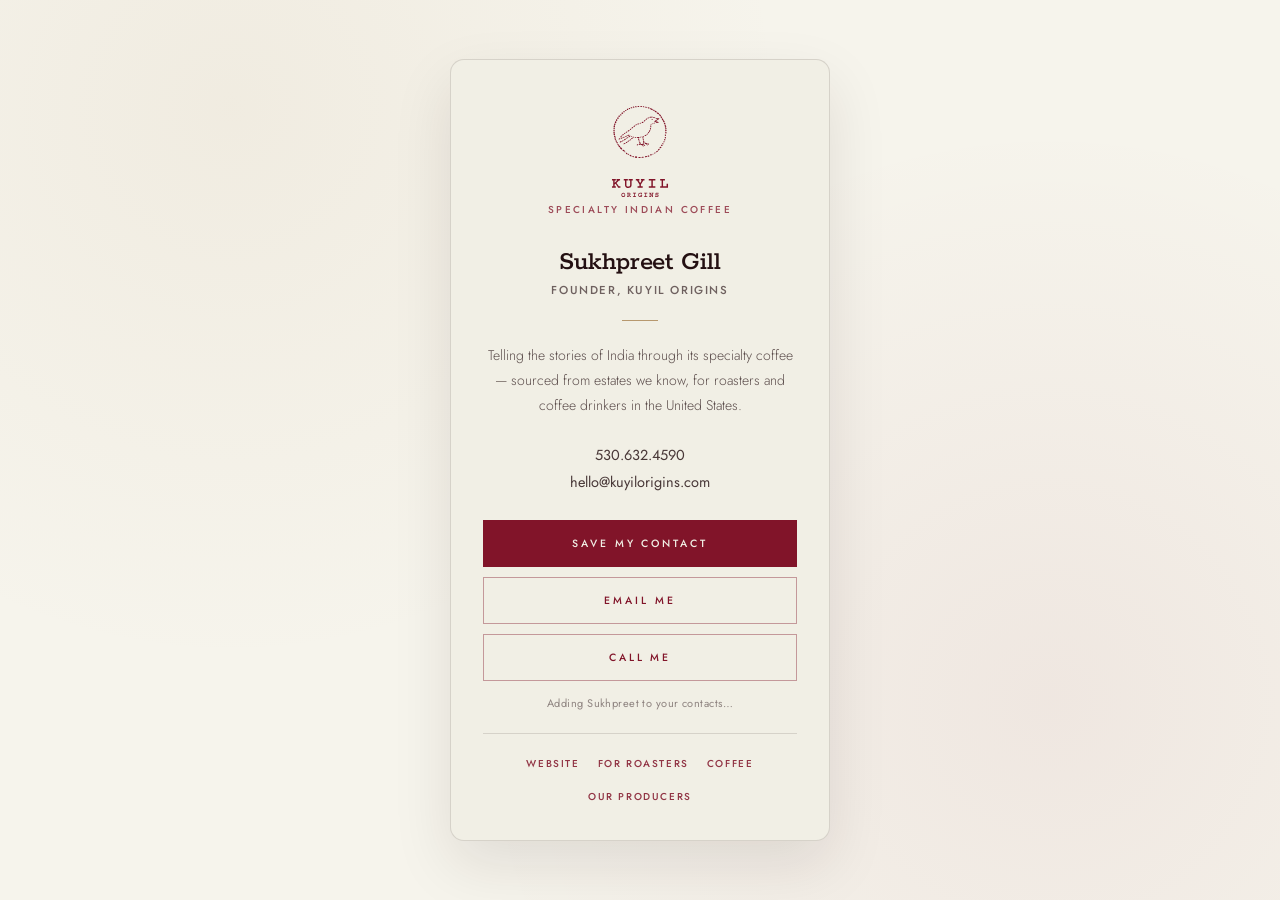
==== commit 7d61a2e0: "Show phone/email on the card page and auto-prompt Save Contact The page now displays 530.632.4590 an" ====
--- a/card/index.html
+++ b/card/index.html
@@ -26,11 +26,17 @@
     <p class="bc-line">Telling the stories of India through its specialty coffee &mdash;
       sourced from estates we know, for roasters and coffee drinkers in the United States.</p>
 
+    <div class="bc-info">
+      <a href="tel:+15306324590">530.632.4590</a>
+      <a href="mailto:hello@kuyilorigins.com">hello@kuyilorigins.com</a>
+    </div>
+
     <div class="bc-actions">
-      <a class="btn btn-solid" href="/assets/sukhpreet-gill.vcf" download>Save My Contact</a>
+      <a class="btn btn-solid" id="vcfBtn" href="/assets/sukhpreet-gill.vcf">Save My Contact</a>
       <a class="btn" href="mailto:hello@kuyilorigins.com">Email Me</a>
       <a class="btn" href="tel:+15306324590">Call Me</a>
     </div>
+    <p class="bc-auto-note" id="autoNote">Adding Sukhpreet to your contacts&hellip;</p>
 
     <div class="bc-links">
       <a href="/index.html">Website</a>
@@ -41,5 +47,25 @@
   </div>
 </div>
 
+<script>
+  // Prompt the native "Add Contact" screen automatically on arrival, without
+  // replacing the page the visitor landed on. Falls back silently to the
+  // visible "Save My Contact" button if the browser blocks the auto-open.
+  window.addEventListener('load', function () {
+    setTimeout(function () {
+      var a = document.createElement('a');
+      a.href = '/assets/sukhpreet-gill.vcf';
+      a.style.display = 'none';
+      document.body.appendChild(a);
+      a.click();
+      document.body.removeChild(a);
+    }, 500);
+    setTimeout(function () {
+      var n = document.getElementById('autoNote');
+      if (n) n.style.display = 'none';
+    }, 4000);
+  });
+</script>
+
 </body>
 </html>
--- a/kuyil.css
+++ b/kuyil.css
@@ -646,7 +646,12 @@
   color:var(--body-2);margin-bottom:22px}
 .bcard .bc-rule{width:36px;height:1px;background:var(--kraft);margin:0 auto 22px}
 .bcard .bc-line{font-size:14px;font-weight:300;color:var(--body);line-height:1.8;margin-bottom:26px}
-.bc-actions{display:flex;flex-direction:column;gap:10px;margin-bottom:30px}
+.bc-info{display:flex;flex-direction:column;gap:6px;margin-bottom:28px}
+.bc-info a{font-size:14.5px;font-weight:400;color:var(--ink);opacity:.82;text-decoration:none}
+.bc-info a:hover{opacity:1;text-decoration:underline}
+.bc-actions{display:flex;flex-direction:column;gap:10px;margin-bottom:14px}
+.bc-auto-note{font-size:11px;font-weight:400;letter-spacing:.04em;color:var(--body-2);
+  opacity:.75;margin-bottom:22px}
 .bc-actions a{display:block}
 .bc-links{display:flex;justify-content:center;gap:18px;flex-wrap:wrap;padding-top:22px;
   border-top:1px solid var(--line)}
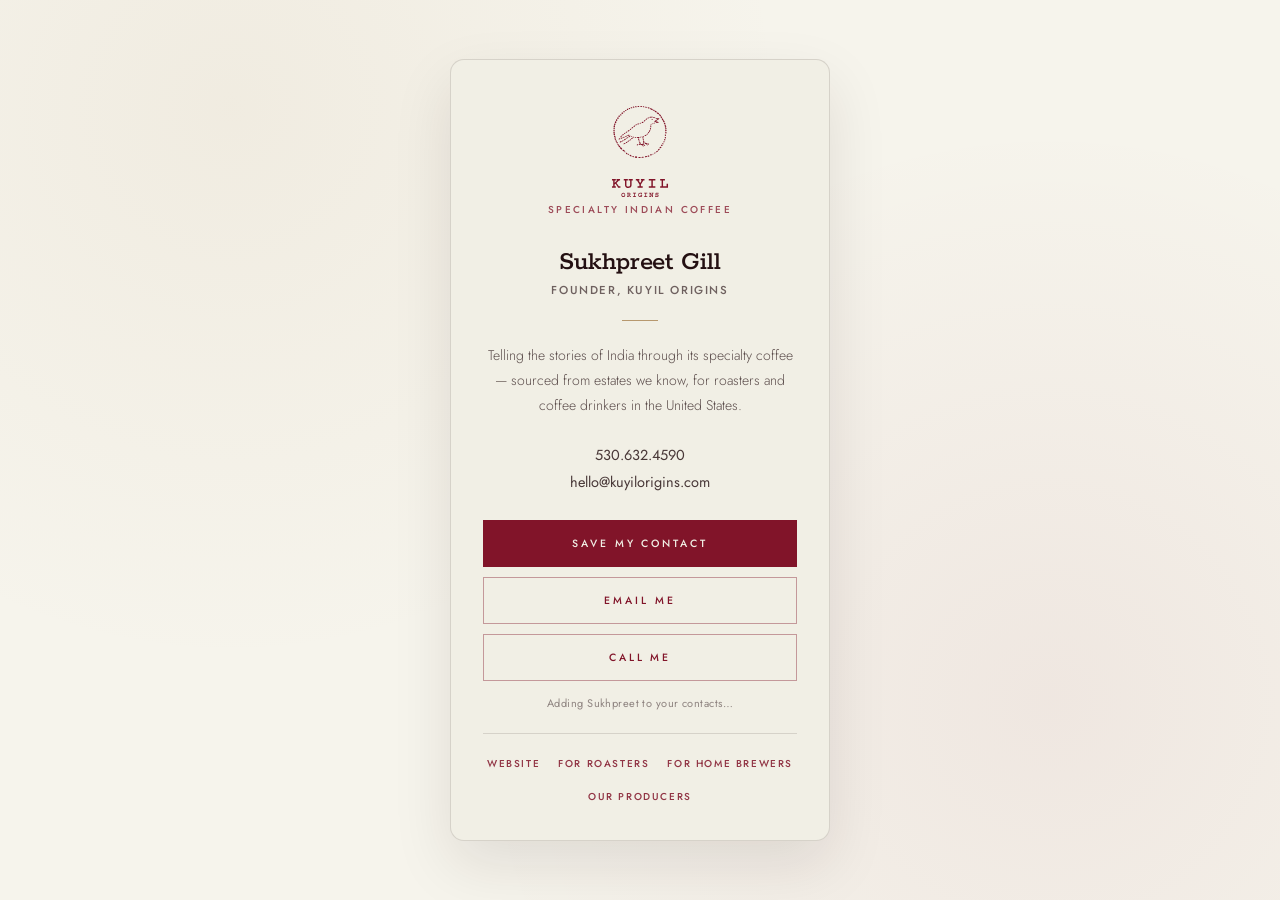
==== commit 60f2a310: "Rename the Coffee page to For Home Brewers; keep green pricing on that page only The roaster page no" ====
--- a/card/index.html
+++ b/card/index.html
@@ -41,7 +41,7 @@
     <div class="bc-links">
       <a href="/index.html">Website</a>
       <a href="/wholesale.html">For Roasters</a>
-      <a href="/roasted.html">Coffee</a>
+      <a href="/roasted.html">For Home Brewers</a>
       <a href="/producers.html">Our Producers</a>
     </div>
   </div>
--- a/kuyil.css
+++ b/kuyil.css
@@ -658,3 +658,116 @@
 .bc-links a{font-size:10px;font-weight:500;letter-spacing:.16em;text-transform:uppercase;
   color:var(--maroon);opacity:.85;text-decoration:none}
 .bc-links a:hover{opacity:1;text-decoration:underline}
+
+/* ---------------- coffee explorer: estate > coffee > format sheet ---------------- */
+.pcard-open{cursor:pointer;outline-offset:6px}
+.pcard-open .fr img{transition:transform .6s ease}
+.pcard-open:hover .fr img{transform:scale(1.035)}
+.pcard-open:hover h3{color:var(--maroon-dk)}
+.pcard-open .go{transition:letter-spacing .25s}
+.pcard-open:hover .go{letter-spacing:.3em}
+
+.cx-ov{display:none;position:fixed;inset:0;background:rgba(36,16,18,.88);z-index:1000;
+  align-items:center;justify-content:center;padding:32px 24px}
+.cx-ov.active{display:flex}
+.cx-sheet{background:var(--paper);width:100%;max-width:880px;max-height:100%;display:flex;
+  flex-direction:column;animation:fadeUp .35s ease;position:relative}
+.cx-bar{display:flex;justify-content:space-between;align-items:center;padding:6px 10px 6px 22px;
+  border-bottom:1px solid var(--line);flex-shrink:0;min-height:56px}
+.cx-back{background:none;border:none;cursor:pointer;font:500 10.5px 'Jost',sans-serif;letter-spacing:.2em;
+  text-transform:uppercase;color:var(--maroon);padding:14px 0;text-align:left}
+.cx-back:hover{color:var(--maroon-dk)}
+.cx-close{background:none;border:none;cursor:pointer;font:300 32px/1 'Jost',sans-serif;color:var(--ink);
+  opacity:.6;width:48px;height:48px}
+.cx-close:hover{opacity:1;color:var(--maroon)}
+.cx-scroll{overflow-y:auto;padding:44px 56px 56px;-webkit-overflow-scrolling:touch}
+.cx-scroll.cx-in>*{animation:fadeUp .4s ease both}
+.cx-kicker{font-size:10px;font-weight:500;letter-spacing:.28em;text-transform:uppercase;color:var(--maroon);margin-bottom:14px}
+.cx-head h2{font-size:44px;font-weight:600;color:var(--ink);letter-spacing:-.014em;line-height:1.12}
+.cx-loc{font-size:11px;font-weight:400;letter-spacing:.22em;text-transform:uppercase;color:var(--ink);opacity:.64;margin:14px 0 20px}
+.cx-loc i{font-style:normal;color:var(--kraft);margin:0 6px}
+.cx-desc{font-size:15px;font-weight:300;line-height:1.95;color:var(--body);max-width:640px}
+.cx-link{display:inline-block;margin-top:14px;font-size:10px;font-weight:500;letter-spacing:.24em;
+  text-transform:uppercase;color:var(--maroon);text-decoration:none;border-bottom:1px solid transparent}
+.cx-link:hover{border-bottom-color:var(--maroon)}
+.cx-img{margin:32px 0 8px;border:1px solid rgba(183,152,110,.5);aspect-ratio:21/9;overflow:hidden;background:var(--paper-2)}
+.cx-img img{width:100%;height:100%;object-fit:cover;display:block}
+.cx-sub{font-size:24px;font-weight:600;color:var(--ink);letter-spacing:-.01em;margin:38px 0 22px}
+.cx-coffees{display:grid;grid-template-columns:repeat(auto-fit,minmax(250px,1fr));gap:20px}
+.cx-ccard{text-align:left;font-family:inherit;background:var(--cream);border:1px solid var(--line);
+  padding:26px 26px 24px;cursor:pointer;display:flex;flex-direction:column;gap:12px;
+  transition:border-color .25s,background .25s}
+.cx-ccard:hover{border-color:var(--maroon);background:var(--paper-2)}
+.cx-cc-top{display:flex;justify-content:space-between;align-items:flex-start;gap:10px}
+.cx-ccard h4{font-size:21px;font-weight:600;color:var(--maroon);line-height:1.25}
+.cx-meta{font-size:10px;letter-spacing:.2em;text-transform:uppercase;color:var(--ink);opacity:.64}
+.cx-notes{list-style:none;display:flex;flex-wrap:wrap;gap:6px 8px}
+.cx-notes li{font-size:12.5px;font-weight:300;color:var(--body);border:1px solid var(--line);padding:3px 11px;border-radius:99px}
+.cx-notes-lg{margin-bottom:22px}
+.cx-notes-lg li{font-size:13.5px;padding:5px 14px}
+.cx-more{margin-top:auto;padding-top:6px;font-size:10px;font-weight:500;letter-spacing:.24em;text-transform:uppercase;color:var(--maroon)}
+.cx-more::after{content:' \2192'}
+.cx-empty{font-size:14.5px;font-weight:300;line-height:1.9;color:var(--body)}
+.cx-empty a{color:var(--maroon);border-bottom:1px solid var(--kraft)}
+.cx-badge{font-size:9px;font-weight:500;letter-spacing:.18em;text-transform:uppercase;white-space:nowrap;
+  padding:4px 9px;background:var(--kraft-lt);color:var(--ink)}
+.cx-soldout{background:rgba(36,16,18,.12)}
+.cx-soon{background:transparent;border:1px solid var(--kraft)}
+.cx-choose{margin-top:44px;padding-top:34px;border-top:1px solid var(--line)}
+.cx-fmt{border:1px solid var(--line);background:var(--cream);padding:28px 30px;margin-top:18px}
+.cx-fmt-top{display:flex;justify-content:space-between;align-items:center;gap:12px}
+.cx-fmt-h{font-size:12px;font-weight:600;letter-spacing:.22em;text-transform:uppercase;color:var(--ink)}
+.cx-fmt-p{font-size:14px;font-weight:300;line-height:1.85;color:var(--body);margin:10px 0 0;max-width:560px}
+.cx-sizes{display:flex;flex-wrap:wrap;gap:10px;margin:20px 0}
+.cx-size{font-family:inherit;background:var(--paper);border:1px solid var(--line);padding:12px 20px;cursor:pointer;
+  display:flex;flex-direction:column;gap:3px;text-align:left;min-width:116px;min-height:52px;transition:border-color .2s}
+.cx-size b{font-size:16px;font-weight:600;color:var(--ink)}
+.cx-size span{font-size:12px;font-weight:300;color:var(--body-2)}
+.cx-size:hover:not(.off){border-color:var(--maroon)}
+.cx-size.on{border-color:var(--maroon);box-shadow:inset 0 0 0 1px var(--maroon)}
+.cx-size.off{opacity:.5;cursor:not-allowed}
+.cx-btn{display:inline-block;font-family:inherit;font-size:10.5px;font-weight:500;letter-spacing:.24em;text-transform:uppercase;
+  text-decoration:none;text-align:center;padding:16px 28px;min-height:50px;background:var(--maroon);color:var(--cream);
+  border:1px solid var(--maroon);cursor:pointer;transition:background .2s}
+.cx-btn:hover{background:var(--maroon-dk)}
+.cx-btn:disabled,.cx-off{background:transparent;color:var(--ink);opacity:.45;border-color:var(--line);cursor:not-allowed}
+.cx-partner{display:flex;gap:20px;align-items:flex-start;margin-top:18px;padding-top:20px;border-top:1px solid var(--line)}
+.cx-plogo{width:64px;height:64px;object-fit:contain;flex-shrink:0}
+.cx-pname{font-size:22px;font-weight:600;color:var(--maroon);letter-spacing:.02em;text-transform:uppercase}
+.cx-pprod{font-size:14px;font-weight:500;color:var(--ink);margin-top:4px}
+.cx-pbody p{font-size:14px;font-weight:300;line-height:1.85;color:var(--body);margin:8px 0 0}
+.cx-pbody .cx-roast{font-style:italic}
+.cx-pbody .cx-btn{margin-top:18px}
+
+@media(max-width:700px){
+  .cx-ov{padding:0}
+  .cx-sheet{max-width:none;height:100%;max-height:none;animation:none}
+  .cx-scroll{padding:28px 22px 44px}
+  .cx-head h2{font-size:34px}
+  .cx-img{aspect-ratio:3/2}
+  .cx-fmt{padding:22px 20px}
+  .cx-sizes{display:grid;grid-template-columns:1fr 1fr}
+  .cx-btn{display:block;width:100%}
+  .cx-partner{flex-direction:column;gap:10px}
+}
+@media(prefers-reduced-motion:reduce){.cx-sheet,.cx-scroll.cx-in>*{animation:none}}
+
+.cx-rows{display:grid;gap:0;margin:16px 0 4px;max-width:560px}
+.cx-rows>div{display:grid;grid-template-columns:170px 1fr;gap:16px;padding:10px 0;border-bottom:1px solid var(--line)}
+.cx-rows dt{font-size:10px;font-weight:500;letter-spacing:.2em;text-transform:uppercase;color:var(--maroon);padding-top:4px}
+.cx-rows dd{font-size:14.5px;font-weight:300;color:var(--body)}
+.cx-wantnext{margin-top:22px;padding-top:22px;border-top:1px solid var(--line)}
+.cx-fmt .cx-btn{margin-top:20px}
+.cx-count{margin-top:12px;font-size:10px;font-weight:500;letter-spacing:.2em;text-transform:uppercase;color:var(--ink);opacity:.6}
+.cx-updated{text-align:center;font-size:12px;letter-spacing:.14em;text-transform:uppercase;color:var(--body-2);margin:-26px 0 34px}
+.cx-updated:empty{display:none}
+.ctx-line{background:var(--paper-2);border-left:2px solid var(--maroon);padding:10px 14px;margin-bottom:22px;
+  font-size:11px;font-weight:500;letter-spacing:.14em;text-transform:uppercase;color:var(--maroon)}
+@media(max-width:700px){.cx-rows>div{grid-template-columns:1fr;gap:2px}}
+
+.cx-tag{font-size:16px;font-weight:300;font-style:italic;color:var(--body);margin-top:10px}
+.cx-score{display:flex;align-items:baseline;gap:10px;margin:0 0 20px}
+.cx-score b{font-size:30px;font-weight:600;color:var(--maroon)}
+.cx-score span{font-size:10px;letter-spacing:.2em;text-transform:uppercase;color:var(--body-2)}
+.cx-profile{font-size:12px;font-weight:500;letter-spacing:.14em;text-transform:uppercase;color:var(--ink);opacity:.75;margin:0 0 18px}
+.cx-h4{font-size:10px;font-weight:500;letter-spacing:.24em;text-transform:uppercase;color:var(--maroon);margin:26px 0 8px}
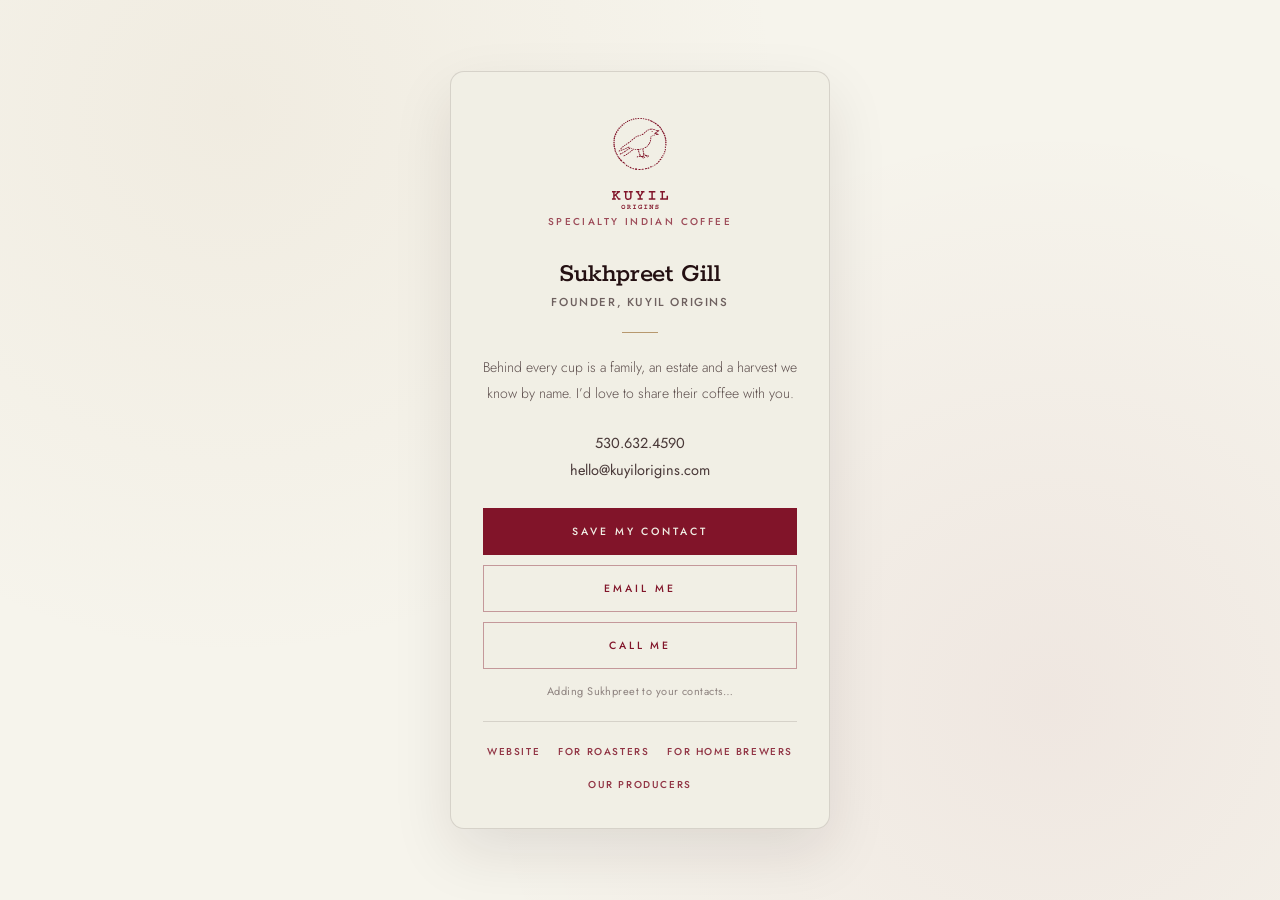
==== commit 4809d863: "Make the card page intro warmer and more personal" ====
--- a/card/index.html
+++ b/card/index.html
@@ -23,8 +23,8 @@
     <h1>Sukhpreet Gill</h1>
     <div class="bc-role">Founder, Kuyil Origins</div>
     <div class="bc-rule"></div>
-    <p class="bc-line">Telling the stories of India through its specialty coffee &mdash;
-      sourced from estates we know, for roasters and coffee drinkers in the United States.</p>
+    <p class="bc-line">Behind every cup is a family, an estate and a harvest we know by name.
+      I&rsquo;d love to share their coffee with you.</p>
 
     <div class="bc-info">
       <a href="tel:+15306324590">530.632.4590</a>
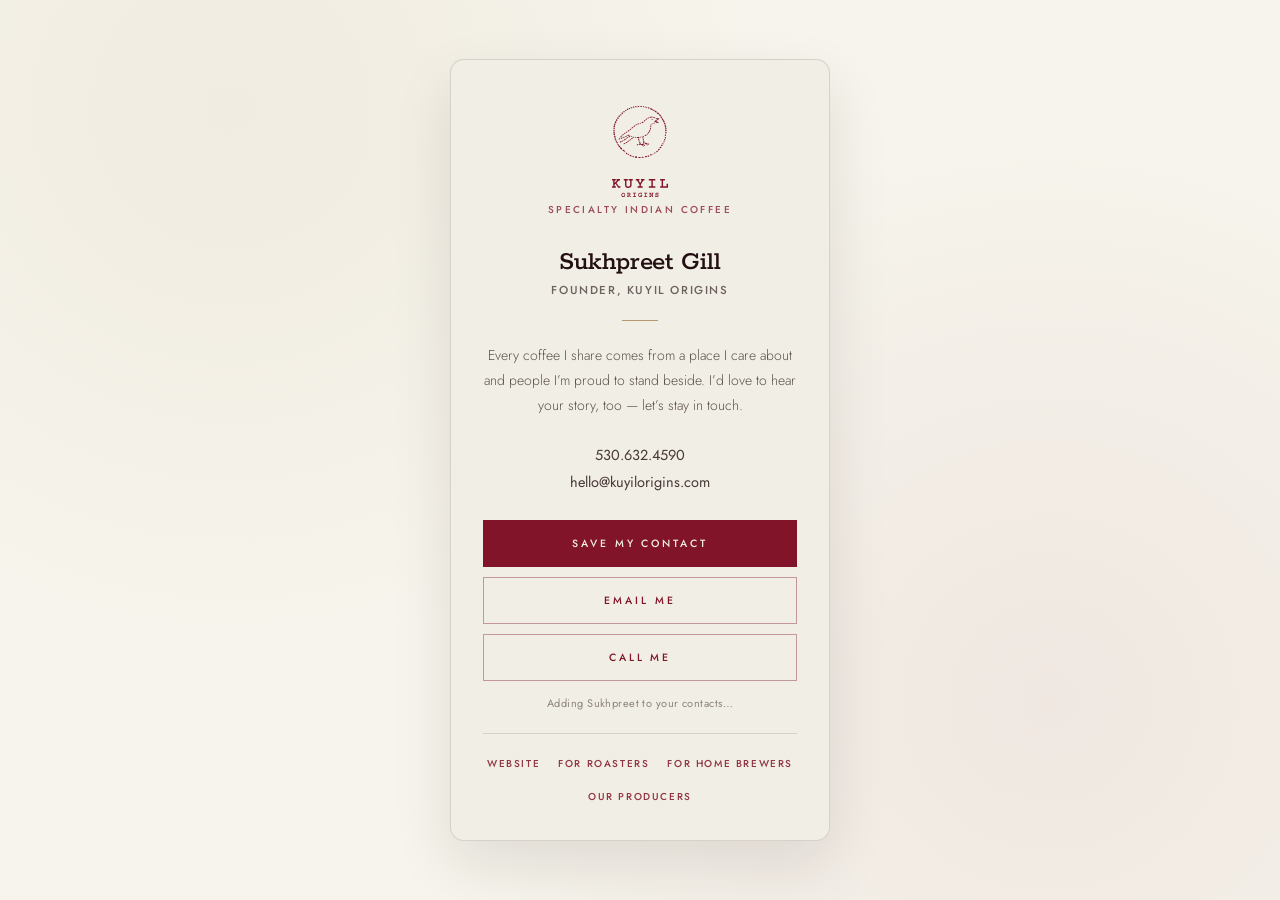
==== commit a3f9325f: "Reword card page intro" ====
--- a/card/index.html
+++ b/card/index.html
@@ -23,8 +23,8 @@
     <h1>Sukhpreet Gill</h1>
     <div class="bc-role">Founder, Kuyil Origins</div>
     <div class="bc-rule"></div>
-    <p class="bc-line">Behind every cup is a family, an estate and a harvest we know by name.
-      I&rsquo;d love to share their coffee with you.</p>
+    <p class="bc-line">Every coffee I share comes from a place I care about and people I&rsquo;m proud to
+      stand beside. I&rsquo;d love to hear your story, too &mdash; let&rsquo;s stay in touch.</p>
 
     <div class="bc-info">
       <a href="tel:+15306324590">530.632.4590</a>
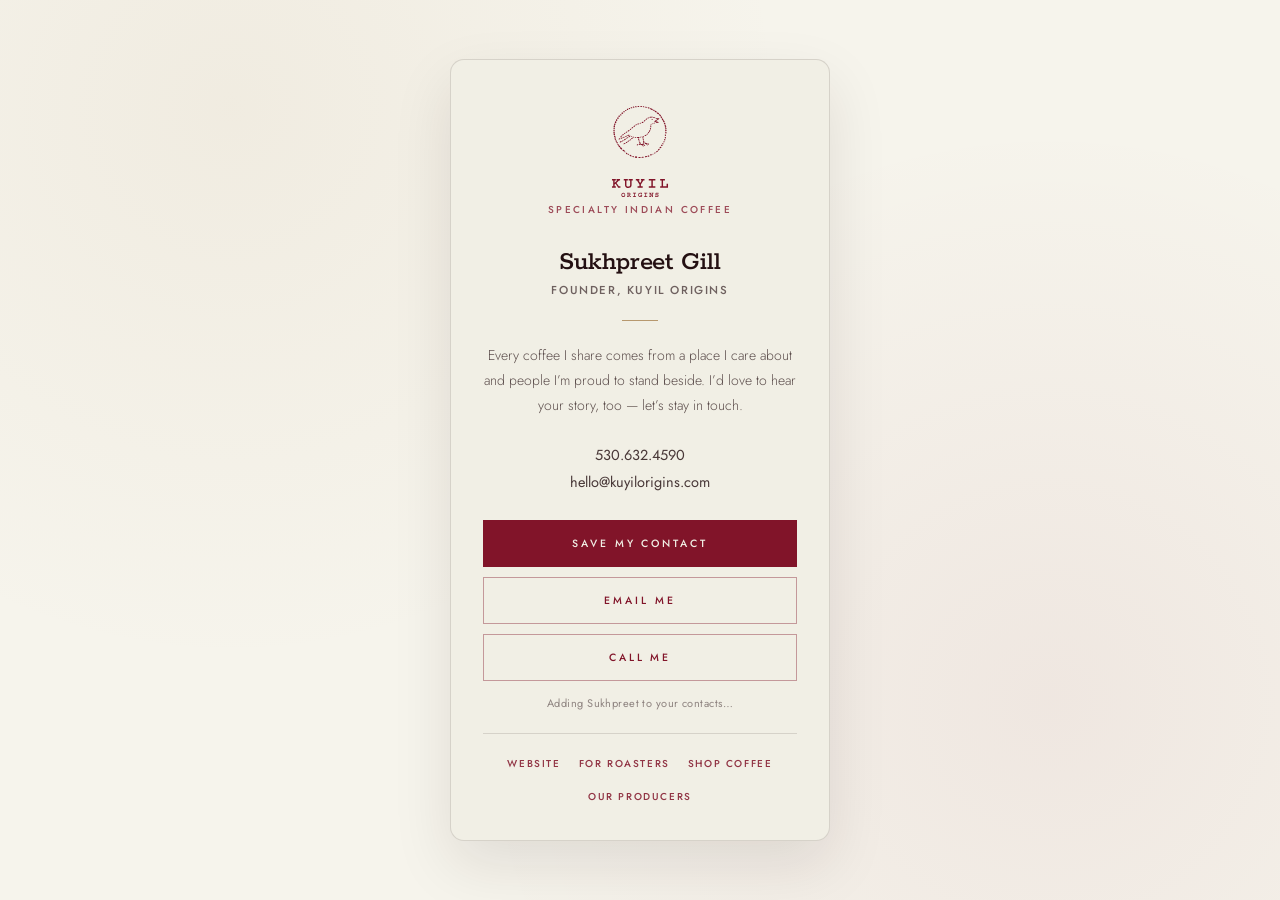
==== commit 26e1f2c5: "Rename 'For Home Brewers' to 'Shop Coffee' across the site Co-Authored-By: Claude Sonnet 5.5 <norepl" ====
--- a/card/index.html
+++ b/card/index.html
@@ -41,7 +41,7 @@
     <div class="bc-links">
       <a href="/index.html">Website</a>
       <a href="/wholesale.html">For Roasters</a>
-      <a href="/roasted.html">For Home Brewers</a>
+      <a href="/roasted.html">Shop Coffee</a>
       <a href="/producers.html">Our Producers</a>
     </div>
   </div>
--- a/kuyil.css
+++ b/kuyil.css
@@ -771,3 +771,26 @@
 .cx-score span{font-size:10px;letter-spacing:.2em;text-transform:uppercase;color:var(--body-2)}
 .cx-profile{font-size:12px;font-weight:500;letter-spacing:.14em;text-transform:uppercase;color:var(--ink);opacity:.75;margin:0 0 18px}
 .cx-h4{font-size:10px;font-weight:500;letter-spacing:.24em;text-transform:uppercase;color:var(--maroon);margin:26px 0 8px}
+
+
+/* ---------------- home: clean cover ----------------
+   One screen on every device: logo, one line, one button. The cover fills the screen
+   below the top bar; the logo shrinks on short screens so the button is always in view. */
+.nav.nav-home .nav-brand{display:none}
+.nav.nav-home .nav-in{justify-content:center}
+@media(max-width:1000px){.nav.nav-home .nav-in{justify-content:flex-end}}
+.hero-clean{display:flex;align-items:center;justify-content:center;text-align:center;background:var(--paper);
+  min-height:calc(100vh - var(--nav-h) - 1px);min-height:calc(100svh - var(--nav-h) - 1px);
+  padding:clamp(16px,3.5vh,48px) 24px clamp(24px,5vh,64px)}
+.hc-in{width:100%;max-width:760px}
+.hc-in h1{margin:0;font-weight:400}
+.hc-logo{display:block;margin:0 auto;height:auto;max-width:70vw;
+  width:clamp(130px,calc((100vh - 480px) * .94),420px);
+  width:clamp(130px,calc((100svh - 480px) * .94),420px)}
+.hc-tag{display:block;font-family:'Rokkitt',Georgia,serif;font-weight:500;font-size:clamp(15px,2.4vh,22px);
+  letter-spacing:.14em;text-indent:.14em;text-transform:uppercase;color:var(--maroon);
+  margin-top:clamp(8px,1.6vh,14px)}
+.hc-rule{width:64px;height:2px;background:var(--kraft);margin:clamp(16px,3.4vh,34px) auto}
+.hero-clean p{font-size:clamp(16px,2.5vh,21px);font-weight:300;line-height:1.75;color:var(--ink);
+  max-width:620px;margin:0 auto}
+.hc-actions{margin-top:clamp(20px,4vh,40px)}
